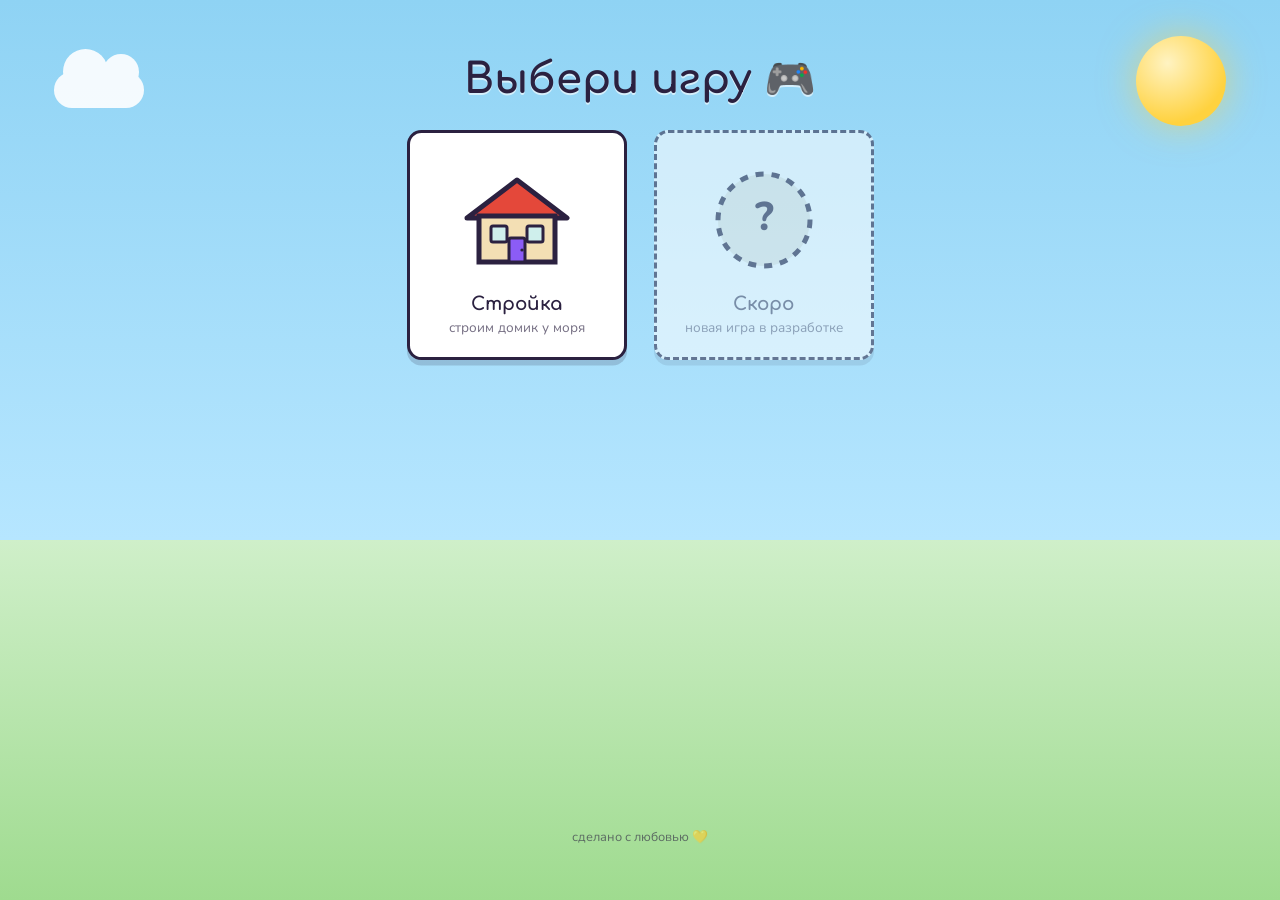
==== index.html @ 585cbbb4 "Init" ====
<!DOCTYPE html>
<html lang="ru">
<head>
<meta charset="UTF-8">
<meta name="viewport" content="width=device-width, initial-scale=1, maximum-scale=1">
<title>Игры</title>
<link href="https://fonts.googleapis.com/css2?family=Comfortaa:wght@500;700&family=Nunito:wght@600;800&display=swap" rel="stylesheet">
<style>
  :root{
    --sky-1:#8FD3F4;
    --sky-2:#B6E6FF;
    --card-bg:#FFFFFF;
    --ink:#2B2140;
    --sun:#FFD23F;
  }
  *{ box-sizing:border-box; }
  html,body{
    margin:0; padding:0; min-height:100%;
    font-family:'Nunito', sans-serif;
    color:var(--ink);
    background:linear-gradient(180deg, var(--sky-1), var(--sky-2) 60%, #CFEFC9 60%, #9FDB8F 100%);
    background-attachment:fixed;
  }
  .wrap{
    min-height:100vh;
    display:flex;
    flex-direction:column;
    align-items:center;
    padding:4vmin 4vmin 6vmin;
  }
  h1{
    font-family:'Comfortaa', sans-serif;
    font-weight:700;
    font-size:clamp(1.6rem, 5vmin, 2.6rem);
    margin:2vmin 0 1vmin;
    text-align:center;
    text-shadow:0 2px 0 rgba(255,255,255,0.6);
  }
  .sun{
    position:absolute;
    top:4vmin; right:6vmin;
    width:10vmin; height:10vmin;
    border-radius:50%;
    background:radial-gradient(circle at 35% 30%, #FFF3C2, var(--sun) 70%);
    box-shadow:0 0 4vmin rgba(255,210,63,0.55);
  }
  .cloud{
    position:absolute;
    background:#fff;
    border-radius:99px;
    opacity:0.9;
  }
  .cloud::before, .cloud::after{
    content:"";
    position:absolute;
    background:#fff;
    border-radius:50%;
  }
  .cloud1{ top:8vmin; left:6vmin; width:10vmin; height:4vmin; }
  .cloud1::before{ width:5vmin; height:5vmin; top:-2.6vmin; left:1vmin; }
  .cloud1::after{ width:4vmin; height:4vmin; top:-2vmin; left:5.4vmin; }
  .grid{
    position:relative;
    z-index:1;
    display:grid;
    grid-template-columns:repeat(auto-fit, minmax(180px, 220px));
    gap:3vmin;
    justify-content:center;
    max-width:1000px;
    width:100%;
    margin-top:2vmin;
  }
  .card{
    display:flex;
    flex-direction:column;
    align-items:center;
    background:var(--card-bg);
    border:0.4vmin solid var(--ink);
    border-radius:1.6vmin;
    padding:3vmin 2vmin 2.2vmin;
    text-decoration:none;
    color:var(--ink);
    box-shadow:0 0.6vmin 0 rgba(43,33,64,0.18);
    transition:transform .15s ease, box-shadow .15s ease;
  }
  .card:active{
    transform:translateY(0.4vmin);
    box-shadow:0 0.2vmin 0 rgba(43,33,64,0.18);
  }
  @media(hover:hover){
    .card:hover{
      transform:translateY(-0.4vmin);
      box-shadow:0 1vmin 0 rgba(43,33,64,0.18);
    }
  }
  .icon{ width:16vmin; max-width:120px; height:16vmin; max-height:120px; }
  .card-title{
    font-family:'Comfortaa', sans-serif;
    font-weight:700;
    font-size:1.15rem;
    margin-top:1.6vmin;
    text-align:center;
  }
  .card-sub{
    font-size:0.85rem;
    opacity:0.65;
    margin-top:0.4vmin;
    text-align:center;
  }
  .card.soon{
    opacity:0.55;
    border-style:dashed;
    cursor:default;
  }
  .card.soon .card-title{ opacity:0.8; }
  footer{
    margin-top:auto;
    padding-top:4vmin;
    font-size:0.8rem;
    opacity:0.6;
    text-align:center;
  }
</style>
</head>
<body>
  <div class="sun"></div>
  <div class="cloud cloud1"></div>
  <div class="wrap">
    <h1>Выбери игру 🎮</h1>
    <div class="grid">

      <a class="card" href="build_house_game.html">
        <svg class="icon" viewBox="0 0 120 120">
          <polygon points="10,58 60,20 110,58" fill="#E4483A" stroke="#2B2140" stroke-width="5" stroke-linejoin="round"/>
          <rect x="22" y="56" width="76" height="46" fill="#F3DFB4" stroke="#2B2140" stroke-width="5"/>
          <rect x="34" y="66" width="16" height="16" rx="2" fill="#CFEFEC" stroke="#2B2140" stroke-width="3"/>
          <rect x="70" y="66" width="16" height="16" rx="2" fill="#CFEFEC" stroke="#2B2140" stroke-width="3"/>
          <rect x="52" y="78" width="16" height="24" rx="2" fill="#8B5CF6" stroke="#2B2140" stroke-width="3"/>
          <circle cx="65" cy="90" r="1.6" fill="#2B2140"/>
        </svg>
        <div class="card-title">Стройка</div>
        <div class="card-sub">строим домик у моря</div>
      </a>

      <div class="card soon">
        <svg class="icon" viewBox="0 0 120 120">
          <circle cx="60" cy="60" r="46" fill="#EDEAE2" stroke="#2B2140" stroke-width="5" stroke-dasharray="8 8"/>
          <text x="60" y="70" font-size="40" text-anchor="middle" fill="#2B2140" font-family="Nunito, sans-serif" font-weight="800">?</text>
        </svg>
        <div class="card-title">Скоро</div>
        <div class="card-sub">новая игра в разработке</div>
      </div>

    </div>
    <footer>сделано с любовью 💛</footer>
  </div>
</body>
</html>
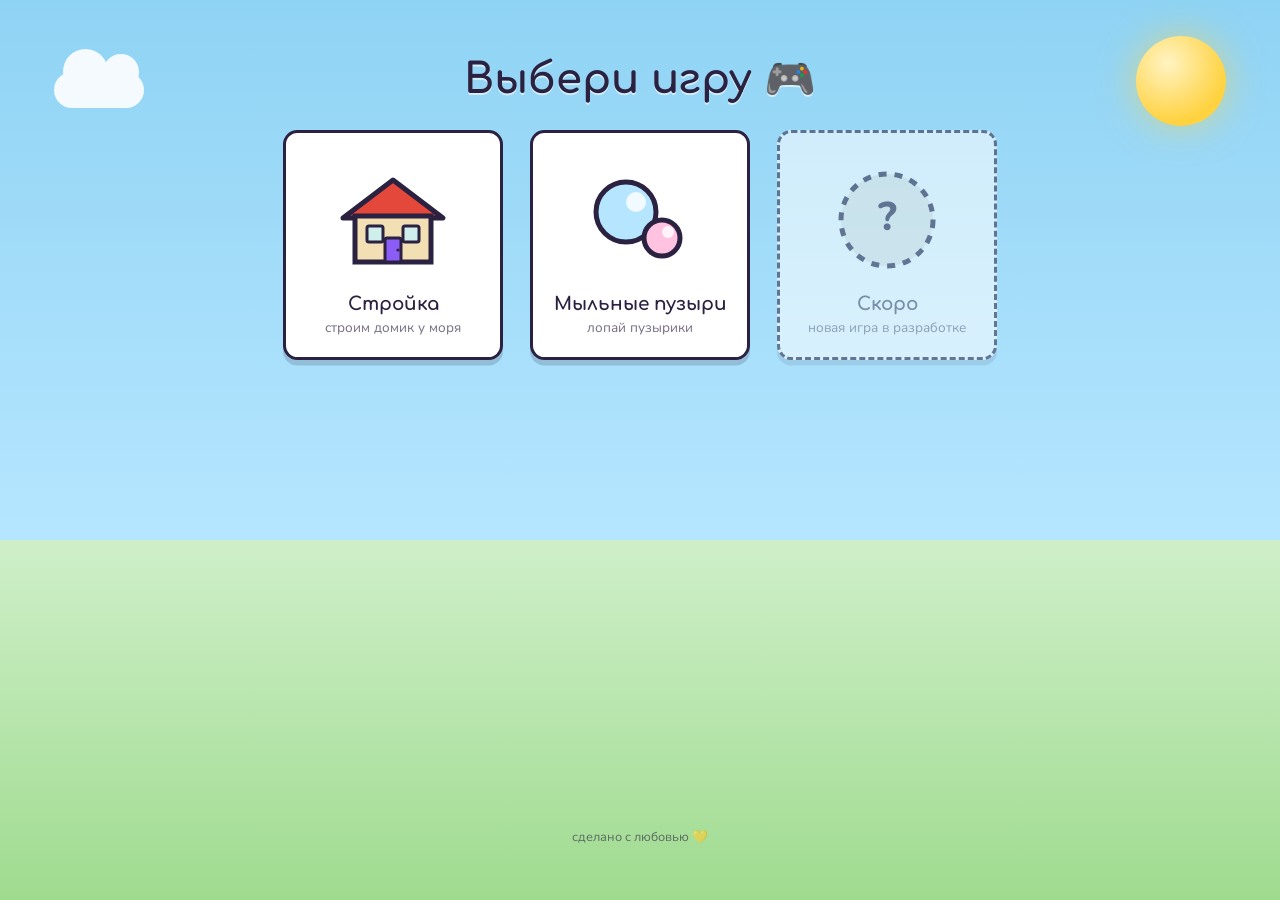
==== commit cb78d938: "soap_bubbles_game.html" ====
--- a/index.html
+++ b/index.html
@@ -142,6 +142,17 @@
         <div class="card-sub">строим домик у моря</div>
       </a>
 
+      <a class="card" href="soap_bubbles_game.html">
+        <svg class="icon" viewBox="0 0 120 120">
+          <circle cx="46" cy="52" r="30" fill="#B6E6FF" stroke="#2B2140" stroke-width="5"/>
+          <circle cx="56" cy="42" r="10" fill="#ffffff" opacity="0.8"/>
+          <circle cx="82" cy="78" r="18" fill="#FFC2E0" stroke="#2B2140" stroke-width="5"/>
+          <circle cx="88" cy="72" r="6" fill="#ffffff" opacity="0.8"/>
+        </svg>
+        <div class="card-title">Мыльные пузыри</div>
+        <div class="card-sub">лопай пузырики</div>
+      </a>
+
       <div class="card soon">
         <svg class="icon" viewBox="0 0 120 120">
           <circle cx="60" cy="60" r="46" fill="#EDEAE2" stroke="#2B2140" stroke-width="5" stroke-dasharray="8 8"/>
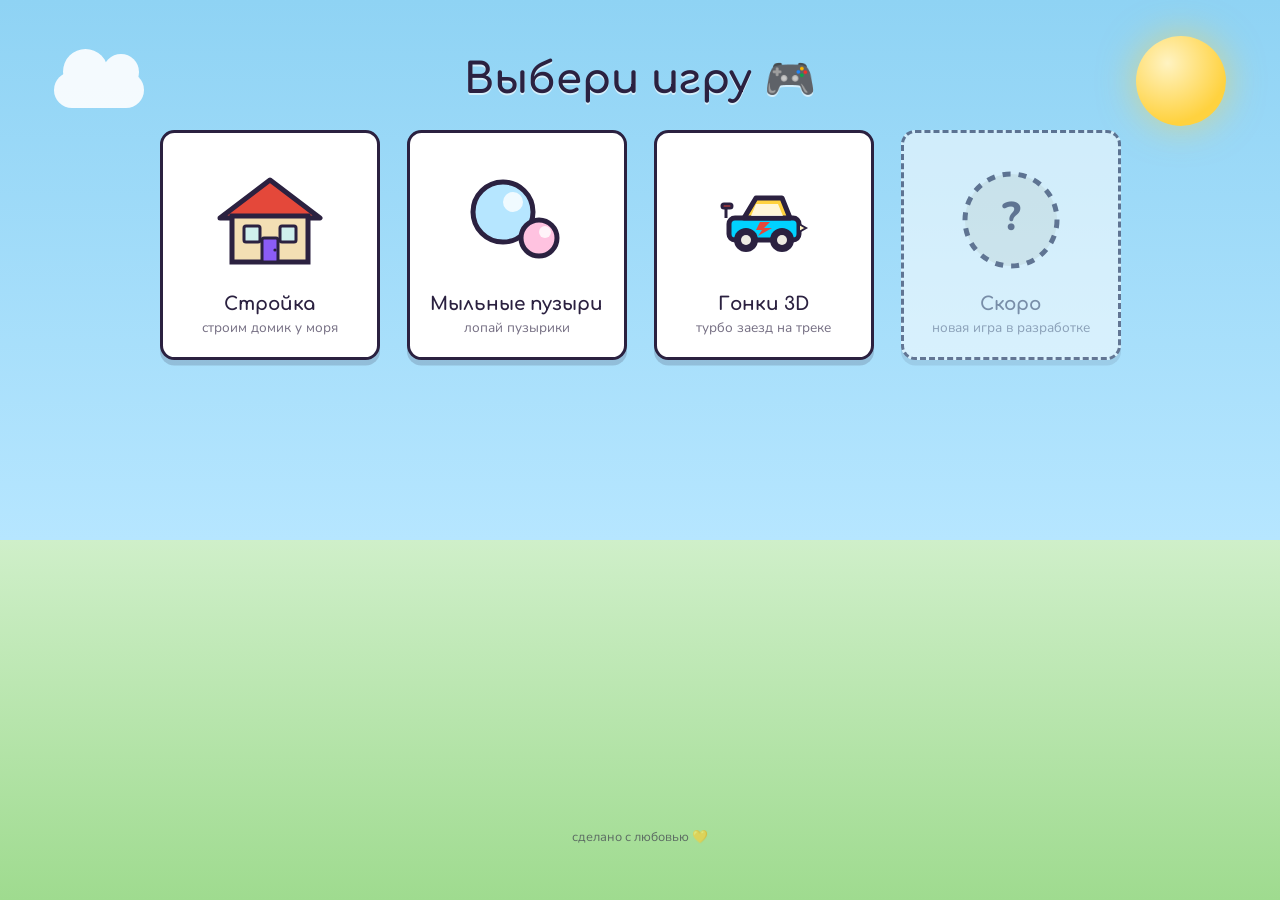
==== commit fe13f36d: "Add 3D racing game and shared three.js library" ====
--- a/index.html
+++ b/index.html
@@ -121,6 +121,10 @@
     text-align:center;
   }
 </style>
+<link rel="manifest" href="manifest.json">
+<meta name="theme-color" content="#8FD3F4">
+<link rel="icon" href="icon-192.png" type="image/png">
+<link rel="apple-touch-icon" href="icon-512.png">
 </head>
 <body>
   <div class="sun"></div>
@@ -153,6 +157,24 @@
         <div class="card-sub">лопай пузырики</div>
       </a>
 
+      <a class="card" href="racing/index.html">
+        <svg class="icon" viewBox="0 0 120 120">
+          <rect x="25" y="58" width="70" height="22" rx="6" fill="#00D2FF" stroke="#2B2140" stroke-width="5"/>
+          <path d="M 40 58 L 52 38 L 78 38 L 86 58 Z" fill="#FFD23F" stroke="#2B2140" stroke-width="5" stroke-linejoin="round"/>
+          <path d="M 52 44 L 74 44 L 79 56 L 47 56 Z" fill="#FFFFFF" opacity="0.8"/>
+          <rect x="18" y="44" width="10" height="4" rx="2" fill="#E4483A" stroke="#2B2140" stroke-width="3"/>
+          <line x1="22" y1="48" x2="22" y2="58" stroke="#2B2140" stroke-width="3"/>
+          <polygon points="95,64 102,68 95,72" fill="#FFF3C2" stroke="#2B2140" stroke-width="2"/>
+          <circle cx="42" cy="80" r="12" fill="#2B2140"/>
+          <circle cx="42" cy="80" r="5" fill="#EDEAE2"/>
+          <circle cx="78" cy="80" r="12" fill="#2B2140"/>
+          <circle cx="78" cy="80" r="5" fill="#EDEAE2"/>
+          <polygon points="56,62 66,62 60,68 68,68 54,76 58,70 52,70" fill="#E4483A"/>
+        </svg>
+        <div class="card-title">Гонки 3D</div>
+        <div class="card-sub">турбо заезд на треке</div>
+      </a>
+
       <div class="card soon">
         <svg class="icon" viewBox="0 0 120 120">
           <circle cx="60" cy="60" r="46" fill="#EDEAE2" stroke="#2B2140" stroke-width="5" stroke-dasharray="8 8"/>
@@ -165,5 +187,12 @@
     </div>
     <footer>сделано с любовью 💛</footer>
   </div>
+<script>
+if ("serviceWorker" in navigator) {
+  window.addEventListener("load", () => {
+    navigator.serviceWorker.register("sw.js").catch(() => {});
+  });
+}
+</script>
 </body>
 </html>
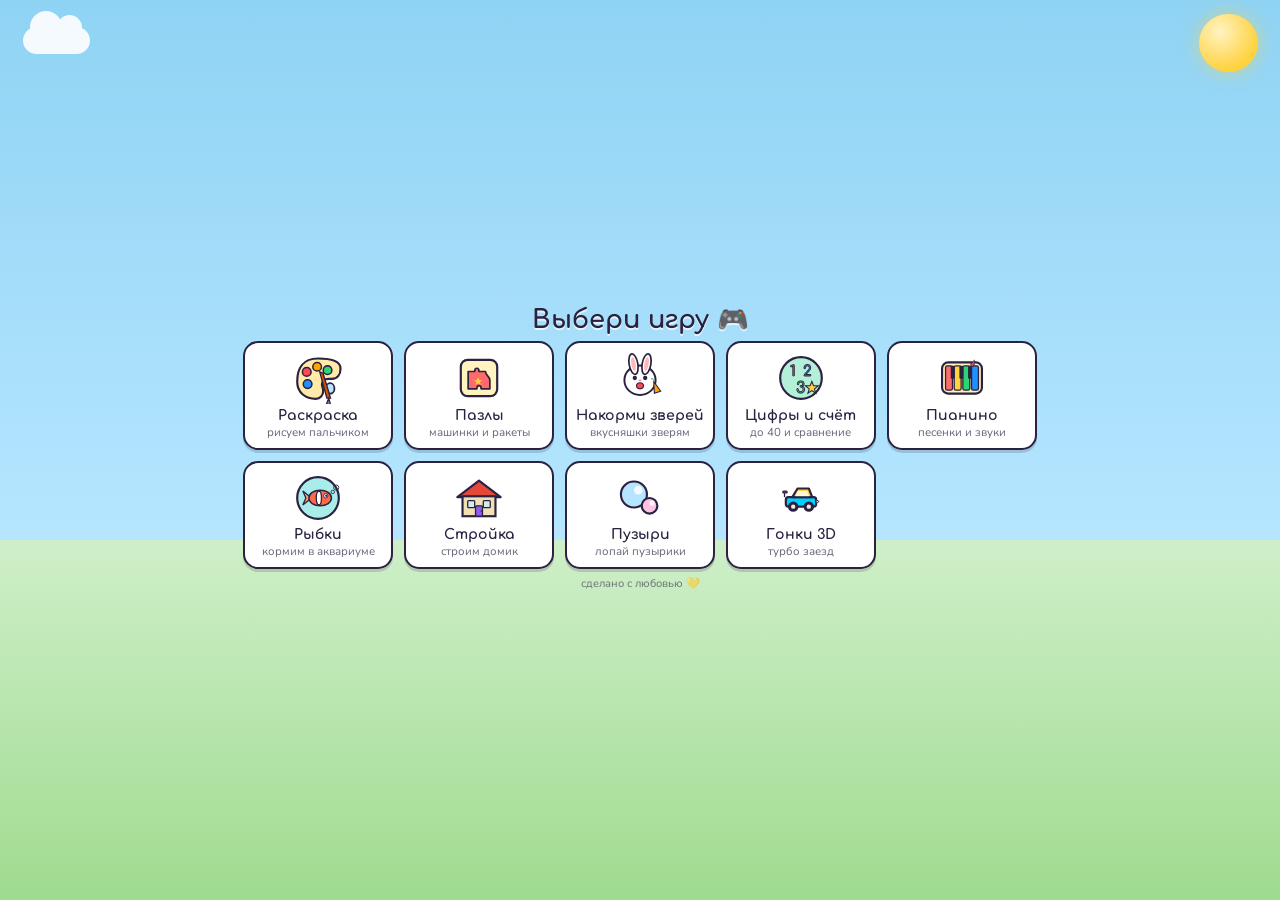
==== commit 3f932607: "new version" ====
--- a/index.html
+++ b/index.html
@@ -2,9 +2,9 @@
 <html lang="ru">
 <head>
 <meta charset="UTF-8">
-<meta name="viewport" content="width=device-width, initial-scale=1, maximum-scale=1">
+<meta name="viewport" content="width=device-width, initial-scale=1, maximum-scale=1, user-scalable=no, viewport-fit=cover">
 <title>Игры</title>
-<link href="https://fonts.googleapis.com/css2?family=Comfortaa:wght@500;700&family=Nunito:wght@600;800&display=swap" rel="stylesheet">
+<link href="https://fonts.googleapis.com/css2?family=Comfortaa:wght@700&family=Nunito:wght@600;800;900&display=swap" rel="stylesheet">
 <style>
   :root{
     --sky-1:#8FD3F4;
@@ -13,42 +13,48 @@
     --ink:#2B2140;
     --sun:#FFD23F;
   }
-  *{ box-sizing:border-box; }
+  *{ box-sizing:border-box; -webkit-tap-highlight-color:transparent; }
   html,body{
     margin:0; padding:0; min-height:100%;
     font-family:'Nunito', sans-serif;
     color:var(--ink);
     background:linear-gradient(180deg, var(--sky-1), var(--sky-2) 60%, #CFEFC9 60%, #9FDB8F 100%);
     background-attachment:fixed;
+    touch-action:manipulation;
   }
   .wrap{
     min-height:100vh;
+    min-height:100dvh;
     display:flex;
     flex-direction:column;
     align-items:center;
-    padding:4vmin 4vmin 6vmin;
+    justify-content:center;
+    padding:1vmin 2vmin 1.5vmin;
   }
   h1{
     font-family:'Comfortaa', sans-serif;
     font-weight:700;
-    font-size:clamp(1.6rem, 5vmin, 2.6rem);
-    margin:2vmin 0 1vmin;
-    text-align:center;
-    text-shadow:0 2px 0 rgba(255,255,255,0.6);
+    font-size:clamp(1rem, 3.4vmin, 1.6rem);
+    margin:0 0 0.8vmin;
+    text-align:center;
+    text-shadow:0 2px 0 rgba(255,255,255,0.7);
   }
   .sun{
     position:absolute;
-    top:4vmin; right:6vmin;
-    width:10vmin; height:10vmin;
+    top:1.5vmin; right:2.5vmin;
+    width:6.5vmin; height:6.5vmin;
+    min-width:30px; min-height:30px;
     border-radius:50%;
     background:radial-gradient(circle at 35% 30%, #FFF3C2, var(--sun) 70%);
-    box-shadow:0 0 4vmin rgba(255,210,63,0.55);
+    box-shadow:0 0 2vmin rgba(255,210,63,0.55);
+    pointer-events:none;
   }
   .cloud{
     position:absolute;
     background:#fff;
     border-radius:99px;
     opacity:0.9;
+    pointer-events:none;
   }
   .cloud::before, .cloud::after{
     content:"";
@@ -56,69 +62,118 @@
     background:#fff;
     border-radius:50%;
   }
-  .cloud1{ top:8vmin; left:6vmin; width:10vmin; height:4vmin; }
-  .cloud1::before{ width:5vmin; height:5vmin; top:-2.6vmin; left:1vmin; }
-  .cloud1::after{ width:4vmin; height:4vmin; top:-2vmin; left:5.4vmin; }
+  .cloud1{ top:3vmin; left:2.5vmin; width:7.5vmin; height:3vmin; }
+  .cloud1::before{ width:3.6vmin; height:3.6vmin; top:-1.8vmin; left:0.8vmin; }
+  .cloud1::after{ width:2.8vmin; height:2.8vmin; top:-1.3vmin; left:3.8vmin; }
+
+  /* Сетка 5 колонок х 2 ряда для Galaxy S10 (360px высоты) */
   .grid{
     position:relative;
     z-index:1;
     display:grid;
-    grid-template-columns:repeat(auto-fit, minmax(180px, 220px));
-    gap:3vmin;
+    grid-template-columns:repeat(5, minmax(90px, 150px));
+    gap:clamp(5px, 1.2vmin, 12px);
     justify-content:center;
-    max-width:1000px;
+    max-width:880px;
     width:100%;
-    margin-top:2vmin;
+  }
+  @media (max-width: 620px){
+    .grid{
+      grid-template-columns:repeat(3, minmax(90px, 140px));
+    }
   }
   .card{
     display:flex;
     flex-direction:column;
     align-items:center;
     background:var(--card-bg);
-    border:0.4vmin solid var(--ink);
-    border-radius:1.6vmin;
-    padding:3vmin 2vmin 2.2vmin;
+    border:2.5px solid var(--ink);
+    border-radius:15px;
+    padding:1vmin 0.8vmin 0.9vmin;
     text-decoration:none;
     color:var(--ink);
-    box-shadow:0 0.6vmin 0 rgba(43,33,64,0.18);
-    transition:transform .15s ease, box-shadow .15s ease;
+    box-shadow:0 3px 0 rgba(43,33,64,0.18);
+    transition:transform .12s ease, box-shadow .12s ease;
   }
   .card:active{
-    transform:translateY(0.4vmin);
-    box-shadow:0 0.2vmin 0 rgba(43,33,64,0.18);
+    transform:translateY(2px);
+    box-shadow:0 1px 0 rgba(43,33,64,0.18);
   }
   @media(hover:hover){
     .card:hover{
-      transform:translateY(-0.4vmin);
-      box-shadow:0 1vmin 0 rgba(43,33,64,0.18);
+      transform:translateY(-2.5px);
+      box-shadow:0 5px 0 rgba(43,33,64,0.18);
     }
   }
-  .icon{ width:16vmin; max-width:120px; height:16vmin; max-height:120px; }
+  .icon{
+    width:clamp(36px, 7.5vmin, 52px);
+    height:clamp(36px, 7.5vmin, 52px);
+    flex-shrink:0;
+  }
   .card-title{
     font-family:'Comfortaa', sans-serif;
     font-weight:700;
-    font-size:1.15rem;
-    margin-top:1.6vmin;
-    text-align:center;
+    font-size:clamp(0.72rem, 1.9vmin, 0.88rem);
+    margin-top:0.4vmin;
+    text-align:center;
+    white-space:nowrap;
   }
   .card-sub{
-    font-size:0.85rem;
-    opacity:0.65;
-    margin-top:0.4vmin;
-    text-align:center;
-  }
-  .card.soon{
-    opacity:0.55;
-    border-style:dashed;
-    cursor:default;
-  }
-  .card.soon .card-title{ opacity:0.8; }
+    font-size:clamp(0.6rem, 1.4vmin, 0.72rem);
+    opacity:0.7;
+    margin-top:0.1vmin;
+    text-align:center;
+    white-space:nowrap;
+  }
   footer{
-    margin-top:auto;
-    padding-top:4vmin;
-    font-size:0.8rem;
+    margin-top:0.8vmin;
+    font-size:0.7rem;
     opacity:0.6;
     text-align:center;
+  }
+
+  /* Экран поворота экрана */
+  .rotate-prompt{
+    display:none;
+    position:fixed;
+    inset:0;
+    z-index:99999;
+    background:rgba(43,33,64,0.94);
+    backdrop-filter:blur(6px);
+    -webkit-backdrop-filter:blur(6px);
+    align-items:center;
+    justify-content:center;
+    padding:20px;
+    color:#FFFFFF;
+    text-align:center;
+  }
+  @media screen and (orientation: portrait){
+    .rotate-prompt{ display:flex; }
+  }
+  .rotate-card{
+    background:#FFFFFF;
+    color:var(--ink);
+    border:4px solid var(--ink);
+    border-radius:22px;
+    padding:20px 24px;
+    max-width:300px;
+    display:flex;
+    flex-direction:column;
+    align-items:center;
+    box-shadow:0 8px 24px rgba(0,0,0,0.3);
+  }
+  .rotate-icon{
+    width:56px;
+    height:56px;
+    color:#FFD23F;
+    margin-bottom:10px;
+    animation:phone-rotate 2.2s ease-in-out infinite;
+  }
+  .rotate-icon svg{ width:100%; height:100%; }
+  @keyframes phone-rotate{
+    0%,20%{ transform:rotate(0deg); }
+    50%,70%{ transform:rotate(-90deg); }
+    90%,100%{ transform:rotate(0deg); }
   }
 </style>
 <link rel="manifest" href="manifest.json">
@@ -127,12 +182,135 @@
 <link rel="apple-touch-icon" href="icon-512.png">
 </head>
 <body>
+  <div class="rotate-prompt">
+    <div class="rotate-card">
+      <div class="rotate-icon">
+        <svg viewBox="0 0 64 64" fill="none" stroke="currentColor" stroke-width="4" stroke-linecap="round" stroke-linejoin="round">
+          <rect x="18" y="10" width="28" height="44" rx="4"/>
+          <line x1="28" y1="46" x2="36" y2="46"/>
+          <path d="M48 20 A 24 24 0 0 1 48 44" stroke-dasharray="4 4" stroke-width="2.5"/>
+          <polyline points="48 48 48 42 42 45"/>
+        </svg>
+      </div>
+      <div style="font-family:'Comfortaa', cursive; font-weight:700; font-size:1.2rem; margin-bottom:6px;">Поверни экран 🔄</div>
+      <div style="font-size:0.88rem; opacity:0.85;">Игры работают в горизонтальном (альбомном) режиме</div>
+    </div>
+  </div>
+
   <div class="sun"></div>
   <div class="cloud cloud1"></div>
   <div class="wrap">
     <h1>Выбери игру 🎮</h1>
     <div class="grid">
 
+      <!-- 1. Раскраска -->
+      <a class="card" href="coloring_game.html">
+        <svg class="icon" viewBox="0 0 120 120">
+          <path d="M 60 15 C 25 15 12 38 12 68 C 12 95 32 108 55 108 C 65 108 72 100 72 90 C 72 84 69 80 69 74 C 69 66 76 62 84 62 L 92 62 C 105 62 112 52 112 38 C 112 22 92 15 60 15 Z" fill="#FFEAA7" stroke="#2B2140" stroke-width="5" stroke-linejoin="round"/>
+          <circle cx="34" cy="46" r="10" fill="#FF4757" stroke="#2B2140" stroke-width="3.5"/>
+          <circle cx="58" cy="34" r="10" fill="#FFA502" stroke="#2B2140" stroke-width="3.5"/>
+          <circle cx="82" cy="42" r="10" fill="#2ED573" stroke="#2B2140" stroke-width="3.5"/>
+          <circle cx="36" cy="74" r="10" fill="#1E90FF" stroke="#2B2140" stroke-width="3.5"/>
+          <ellipse cx="88" cy="84" rx="10" ry="12" fill="#B6E6FF" stroke="#2B2140" stroke-width="4"/>
+          <g transform="translate(64, 46) rotate(35)">
+            <path d="M 0 0 L 8 -2 L 55 35 L 48 40 Z" fill="#D35400" stroke="#2B2140" stroke-width="3"/>
+            <path d="M 52 38 L 62 46 C 65 49 68 53 66 56 C 64 58 59 58 56 55 Z" fill="#8B5CF6" stroke="#2B2140" stroke-width="3"/>
+          </g>
+        </svg>
+        <div class="card-title">Раскраска</div>
+        <div class="card-sub">рисуем пальчиком</div>
+      </a>
+
+      <!-- 2. Пазлы -->
+      <a class="card" href="puzzle_game.html">
+        <svg class="icon" viewBox="0 0 120 120">
+          <rect x="18" y="18" width="84" height="84" rx="16" fill="#FFF3BE" stroke="#2B2140" stroke-width="5"/>
+          <!-- Деталька пазла внутри -->
+          <path d="M 35 45 L 50 45 C 50 35 60 35 60 45 L 75 45 C 75 55 85 55 85 65 L 85 85 L 65 85 C 65 75 55 75 55 85 L 35 85 Z" fill="#FF6B6B" stroke="#2B2140" stroke-width="4" stroke-linejoin="round"/>
+          <polygon points="58,58 61,65 68,65 62,69 64,76 58,72 52,76 54,69 48,65 55,65" fill="#FFD23F"/>
+        </svg>
+        <div class="card-title">Пазлы</div>
+        <div class="card-sub">машинки и ракеты</div>
+      </a>
+
+      <!-- 3. Накорми зверей -->
+      <a class="card" href="feed_animals_game.html">
+        <svg class="icon" viewBox="0 0 120 120">
+          <!-- Мордочка зайки -->
+          <ellipse cx="60" cy="65" rx="36" ry="34" fill="#FFFFFF" stroke="#2B2140" stroke-width="4.5"/>
+          <!-- Ушки -->
+          <ellipse cx="45" cy="28" rx="10" ry="24" fill="#FFFFFF" stroke="#2B2140" stroke-width="4" transform="rotate(-10 45 28)"/>
+          <ellipse cx="45" cy="28" rx="5" ry="16" fill="#FFB8B8" transform="rotate(-10 45 28)"/>
+          <ellipse cx="75" cy="28" rx="10" ry="24" fill="#FFFFFF" stroke="#2B2140" stroke-width="4" transform="rotate(10 75 28)"/>
+          <ellipse cx="75" cy="28" rx="5" ry="16" fill="#FFB8B8" transform="rotate(10 75 28)"/>
+          <!-- Глазки -->
+          <circle cx="48" cy="60" r="5" fill="#2B2140"/>
+          <circle cx="72" cy="60" r="5" fill="#2B2140"/>
+          <!-- Носик и ротик -->
+          <polygon points="60,68 56,64 64,64" fill="#FF6584"/>
+          <ellipse cx="60" cy="78" rx="8" ry="7" fill="#FF4757" stroke="#2B2140" stroke-width="2.5"/>
+          <!-- Морковка рядом -->
+          <g transform="translate(76, 70) rotate(-25)">
+            <polygon points="15,5 5,30 20,32" fill="#FFA502" stroke="#2B2140" stroke-width="2.5"/>
+            <path d="M 15 5 Q 18 -2 12 -4" fill="none" stroke="#2ED573" stroke-width="2.5"/>
+          </g>
+        </svg>
+        <div class="card-title">Накорми зверей</div>
+        <div class="card-sub">вкусняшки зверям</div>
+      </a>
+
+      <!-- 4. Цифры и счёт -->
+      <a class="card" href="numbers_game.html">
+        <svg class="icon" viewBox="0 0 120 120">
+          <circle cx="60" cy="60" r="48" fill="#B4F0D8" stroke="#2B2140" stroke-width="5"/>
+          <text x="35" y="55" font-family="'Comfortaa', cursive" font-weight="900" font-size="34" fill="#FF4757" stroke="#2B2140" stroke-width="2">1</text>
+          <text x="65" y="55" font-family="'Comfortaa', cursive" font-weight="900" font-size="34" fill="#1E90FF" stroke="#2B2140" stroke-width="2">2</text>
+          <text x="48" y="94" font-family="'Comfortaa', cursive" font-weight="900" font-size="36" fill="#2ED573" stroke="#2B2140" stroke-width="2">3</text>
+          <polygon points="85,68 89,78 100,78 91,85 94,95 85,89 76,95 79,85 70,78 81,78" fill="#FFD23F" stroke="#2B2140" stroke-width="2.5"/>
+        </svg>
+        <div class="card-title">Цифры и счёт</div>
+        <div class="card-sub">до 40 и сравнение</div>
+      </a>
+
+      <!-- 5. Пианино -->
+      <a class="card" href="piano_game.html">
+        <svg class="icon" viewBox="0 0 120 120">
+          <rect x="14" y="24" width="92" height="72" rx="14" fill="#FFF3BE" stroke="#2B2140" stroke-width="5"/>
+          <!-- Радужные клавиши -->
+          <rect x="22" y="32" width="16" height="56" rx="4" fill="#FF6B6B" stroke="#2B2140" stroke-width="3"/>
+          <rect x="42" y="32" width="16" height="56" rx="4" fill="#FFD23F" stroke="#2B2140" stroke-width="3"/>
+          <rect x="62" y="32" width="16" height="56" rx="4" fill="#2ED573" stroke="#2B2140" stroke-width="3"/>
+          <rect x="82" y="32" width="16" height="56" rx="4" fill="#1E90FF" stroke="#2B2140" stroke-width="3"/>
+          <!-- Чёрные полутона -->
+          <rect x="34" y="32" width="9" height="30" rx="3" fill="#2B2140"/>
+          <rect x="54" y="32" width="9" height="30" rx="3" fill="#2B2140"/>
+          <rect x="74" y="32" width="9" height="30" rx="3" fill="#2B2140"/>
+          <!-- Нотка -->
+          <path d="M 88 18 L 88 28 A 4 4 0 1 1 84 25" fill="#FF4757" stroke="#2B2140" stroke-width="2"/>
+        </svg>
+        <div class="card-title">Пианино</div>
+        <div class="card-sub">песенки и звуки</div>
+      </a>
+
+      <!-- 5. Рыбки -->
+      <a class="card" href="fishes_game.html">
+        <svg class="icon" viewBox="0 0 120 120">
+          <circle cx="60" cy="60" r="48" fill="#A8EDEA" stroke="#2B2140" stroke-width="5"/>
+          <g transform="translate(60, 60)">
+            <path d="M -15 0 L -35 -16 L -28 0 L -35 16 Z" fill="#FFA07A" stroke="#2B2140" stroke-width="3"/>
+            <ellipse cx="5" cy="0" rx="26" ry="18" fill="#FF6B4A" stroke="#2B2140" stroke-width="3.5"/>
+            <ellipse cx="2" cy="0" rx="6" ry="16" fill="#FFFFFF" stroke="#2B2140" stroke-width="3"/>
+            <circle cx="18" cy="-5" r="5" fill="#FFFFFF" stroke="#2B2140" stroke-width="2"/>
+            <circle cx="19" cy="-5" r="2.5" fill="#2B2140"/>
+            <circle cx="34" cy="-14" r="4" fill="none" stroke="#2B2140" stroke-width="2"/>
+            <circle cx="42" cy="-24" r="6" fill="none" stroke="#2B2140" stroke-width="2"/>
+          </g>
+        </svg>
+        <div class="card-title">Рыбки</div>
+        <div class="card-sub">кормим в аквариуме</div>
+      </a>
+
+      <!-- 6. Стройка -->
       <a class="card" href="build_house_game.html">
         <svg class="icon" viewBox="0 0 120 120">
           <polygon points="10,58 60,20 110,58" fill="#E4483A" stroke="#2B2140" stroke-width="5" stroke-linejoin="round"/>
@@ -143,9 +321,10 @@
           <circle cx="65" cy="90" r="1.6" fill="#2B2140"/>
         </svg>
         <div class="card-title">Стройка</div>
-        <div class="card-sub">строим домик у моря</div>
-      </a>
-
+        <div class="card-sub">строим домик</div>
+      </a>
+
+      <!-- 7. Пузыри -->
       <a class="card" href="soap_bubbles_game.html">
         <svg class="icon" viewBox="0 0 120 120">
           <circle cx="46" cy="52" r="30" fill="#B6E6FF" stroke="#2B2140" stroke-width="5"/>
@@ -153,10 +332,11 @@
           <circle cx="82" cy="78" r="18" fill="#FFC2E0" stroke="#2B2140" stroke-width="5"/>
           <circle cx="88" cy="72" r="6" fill="#ffffff" opacity="0.8"/>
         </svg>
-        <div class="card-title">Мыльные пузыри</div>
+        <div class="card-title">Пузыри</div>
         <div class="card-sub">лопай пузырики</div>
       </a>
 
+      <!-- 8. Гонки 3D -->
       <a class="card" href="racing/index.html">
         <svg class="icon" viewBox="0 0 120 120">
           <rect x="25" y="58" width="70" height="22" rx="6" fill="#00D2FF" stroke="#2B2140" stroke-width="5"/>
@@ -169,30 +349,27 @@
           <circle cx="42" cy="80" r="5" fill="#EDEAE2"/>
           <circle cx="78" cy="80" r="12" fill="#2B2140"/>
           <circle cx="78" cy="80" r="5" fill="#EDEAE2"/>
-          <polygon points="56,62 66,62 60,68 68,68 54,76 58,70 52,70" fill="#E4483A"/>
         </svg>
         <div class="card-title">Гонки 3D</div>
-        <div class="card-sub">турбо заезд на треке</div>
-      </a>
-
-      <div class="card soon">
-        <svg class="icon" viewBox="0 0 120 120">
-          <circle cx="60" cy="60" r="46" fill="#EDEAE2" stroke="#2B2140" stroke-width="5" stroke-dasharray="8 8"/>
-          <text x="60" y="70" font-size="40" text-anchor="middle" fill="#2B2140" font-family="Nunito, sans-serif" font-weight="800">?</text>
-        </svg>
-        <div class="card-title">Скоро</div>
-        <div class="card-sub">новая игра в разработке</div>
-      </div>
+        <div class="card-sub">турбо заезд</div>
+      </a>
 
     </div>
     <footer>сделано с любовью 💛</footer>
   </div>
 <script>
-if ("serviceWorker" in navigator) {
-  window.addEventListener("load", () => {
+function lockLandscape() {
+  if (screen.orientation && screen.orientation.lock) {
+    screen.orientation.lock('landscape').catch(() => {});
+  }
+}
+window.addEventListener('load', () => {
+  lockLandscape();
+  if ("serviceWorker" in navigator) {
     navigator.serviceWorker.register("sw.js").catch(() => {});
-  });
-}
+  }
+});
+window.addEventListener('pointerdown', lockLandscape, { once: true });
 </script>
 </body>
 </html>
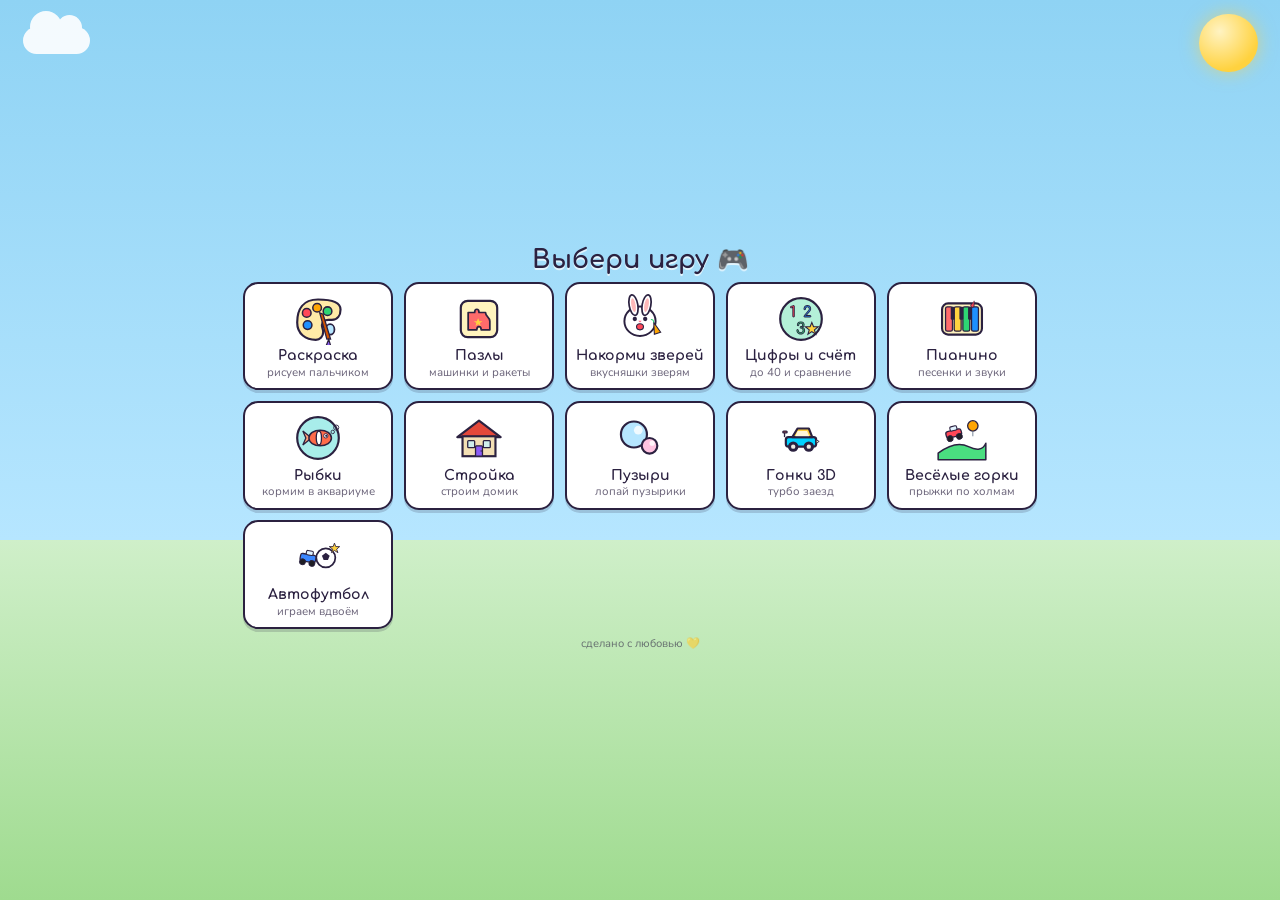
==== commit 3ec197b1: "new version" ====
--- a/index.html
+++ b/index.html
@@ -15,7 +15,9 @@
   }
   *{ box-sizing:border-box; -webkit-tap-highlight-color:transparent; }
   html,body{
-    margin:0; padding:0; min-height:100%;
+    margin:0; padding:0;
+    width:100%; height:100%;
+    min-height:100%;
     font-family:'Nunito', sans-serif;
     color:var(--ink);
     background:linear-gradient(180deg, var(--sky-1), var(--sky-2) 60%, #CFEFC9 60%, #9FDB8F 100%);
@@ -23,13 +25,16 @@
     touch-action:manipulation;
   }
   .wrap{
-    min-height:100vh;
-    min-height:100dvh;
+    min-height:100%;
     display:flex;
     flex-direction:column;
     align-items:center;
     justify-content:center;
-    padding:1vmin 2vmin 1.5vmin;
+    box-sizing:border-box;
+    padding-top:max(env(safe-area-inset-top, 0px), 1vmin);
+    padding-bottom:max(env(safe-area-inset-bottom, 0px), 1.5vmin);
+    padding-left:max(env(safe-area-inset-left, 0px), 2vmin);
+    padding-right:max(env(safe-area-inset-right, 0px), 2vmin);
   }
   h1{
     font-family:'Comfortaa', sans-serif;
@@ -354,6 +359,45 @@
         <div class="card-sub">турбо заезд</div>
       </a>
 
+      <!-- 9. Весёлые горки -->
+      <a class="card" href="car_adventure_game.html">
+        <svg class="icon" viewBox="0 0 120 120">
+          <path d="M 5 95 Q 45 65 75 80 T 115 72 L 115 110 L 5 110 Z" fill="#4ADE80" stroke="#2B2140" stroke-width="3.5" stroke-linejoin="round"/>
+          <!-- Воздушный шарик -->
+          <circle cx="85" cy="32" r="12" fill="#FFA502" stroke="#2B2140" stroke-width="3"/>
+          <line x1="85" y1="44" x2="85" y2="56" stroke="#64748B" stroke-width="2"/>
+          <!-- Машинка на холмике -->
+          <g transform="translate(42, 54) rotate(-14)">
+            <rect x="-18" y="-12" width="36" height="15" rx="5" fill="#FF4757" stroke="#2B2140" stroke-width="3"/>
+            <rect x="-6" y="-21" width="16" height="10" rx="3" fill="#E0F2FE" stroke="#2B2140" stroke-width="2.5"/>
+            <circle cx="-11" cy="5" r="7" fill="#1E1E24" stroke="#2B2140" stroke-width="2"/>
+            <circle cx="11" cy="5" r="7" fill="#1E1E24" stroke="#2B2140" stroke-width="2"/>
+          </g>
+        </svg>
+        <div class="card-title">Весёлые горки</div>
+        <div class="card-sub">прыжки по холмам</div>
+      </a>
+
+      <!-- 10. Футбол на авто -->
+      <a class="card" href="car_soccer_game.html">
+        <svg class="icon" viewBox="0 0 120 120">
+          <!-- Мяч -->
+          <circle cx="78" cy="62" r="22" fill="#FFFFFF" stroke="#2B2140" stroke-width="4"/>
+          <polygon points="78,50 87,57 83,67 73,67 69,57" fill="#2B2140"/>
+          <!-- Синяя машинка толкает мяч -->
+          <g transform="translate(36, 68) rotate(10)">
+            <rect x="-18" y="-14" width="36" height="17" rx="5" fill="#3A86FF" stroke="#2B2140" stroke-width="3"/>
+            <rect x="-6" y="-23" width="16" height="10" rx="3" fill="#E0F2FE" stroke="#2B2140" stroke-width="2.5"/>
+            <circle cx="-11" cy="5" r="7" fill="#1E1E24" stroke="#2B2140" stroke-width="2"/>
+            <circle cx="11" cy="5" r="7" fill="#1E1E24" stroke="#2B2140" stroke-width="2"/>
+          </g>
+          <!-- Звездочка -->
+          <polygon points="98,28 101,36 110,36 103,42 106,50 98,45 91,50 94,42 86,36 95,36" fill="#FFD23F" stroke="#2B2140" stroke-width="2"/>
+        </svg>
+        <div class="card-title">Автофутбол</div>
+        <div class="card-sub">играем вдвоём</div>
+      </a>
+
     </div>
     <footer>сделано с любовью 💛</footer>
   </div>
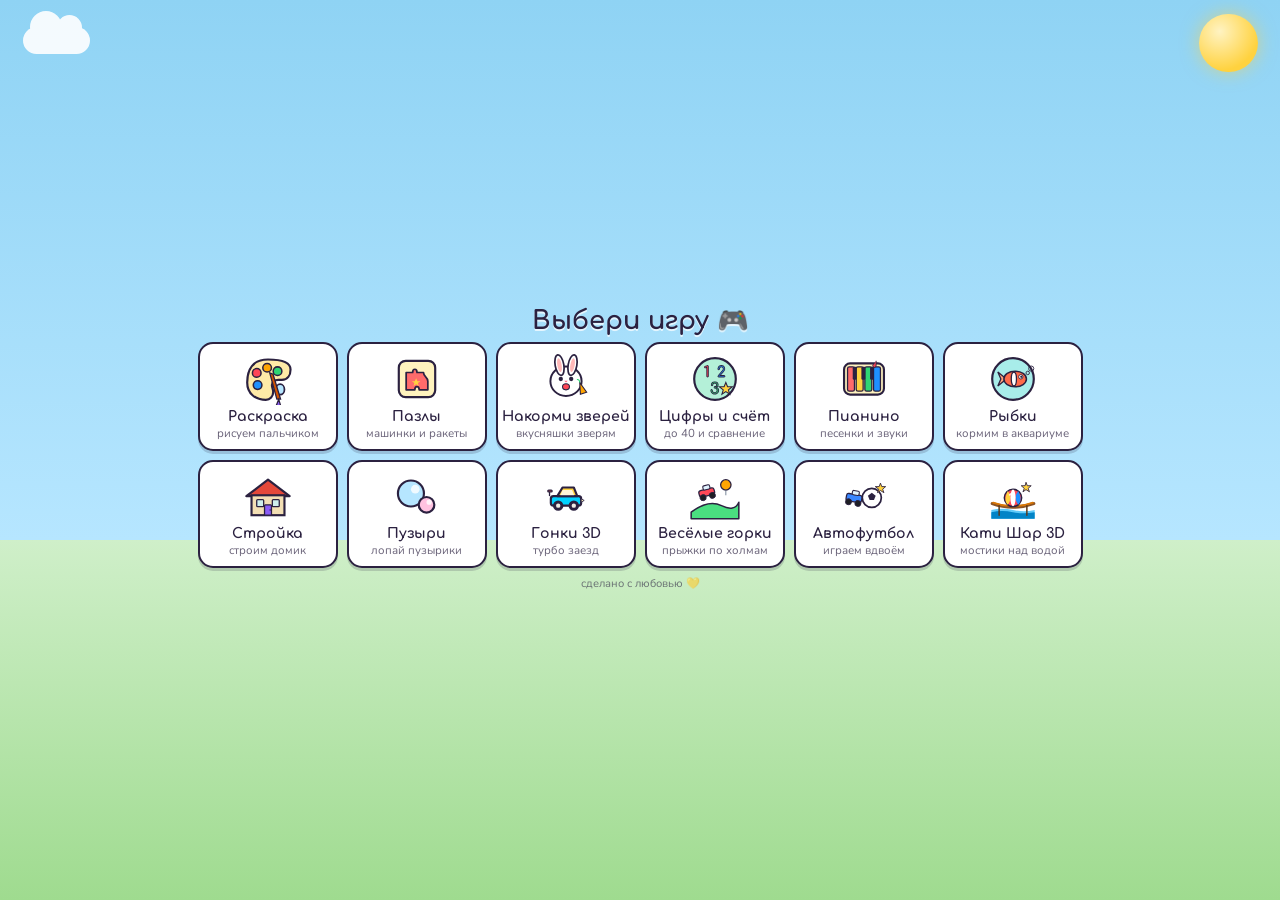
==== commit e4a787f9: "Add ball balance game with GLB models, golden hole finish, optimized assets" ====
--- a/index.html
+++ b/index.html
@@ -71,20 +71,25 @@
   .cloud1::before{ width:3.6vmin; height:3.6vmin; top:-1.8vmin; left:0.8vmin; }
   .cloud1::after{ width:2.8vmin; height:2.8vmin; top:-1.3vmin; left:3.8vmin; }
 
-  /* Сетка 5 колонок х 2 ряда для Galaxy S10 (360px высоты) */
+  /* Сетка 6 колонок для 11-12 игр на Galaxy S10 (360px высоты) */
   .grid{
     position:relative;
     z-index:1;
     display:grid;
-    grid-template-columns:repeat(5, minmax(90px, 150px));
-    gap:clamp(5px, 1.2vmin, 12px);
+    grid-template-columns:repeat(6, minmax(80px, 140px));
+    gap:clamp(4px, 1vmin, 10px);
     justify-content:center;
-    max-width:880px;
+    max-width:940px;
     width:100%;
   }
-  @media (max-width: 620px){
+  @media (max-width: 680px){
     .grid{
-      grid-template-columns:repeat(3, minmax(90px, 140px));
+      grid-template-columns:repeat(4, minmax(80px, 130px));
+    }
+  }
+  @media (max-width: 480px){
+    .grid{
+      grid-template-columns:repeat(3, minmax(80px, 120px));
     }
   }
   .card{
@@ -398,6 +403,38 @@
         <div class="card-sub">играем вдвоём</div>
       </a>
 
+      <!-- 11. Кати Шар 3D -->
+      <a class="card" href="ball_balance_game.html">
+        <svg class="icon" viewBox="0 0 120 120">
+          <!-- Вода снизу -->
+          <path d="M 10 90 Q 35 84 60 90 T 110 90 L 110 110 L 10 110 Z" fill="#38BDF8" opacity="0.8"/>
+          <path d="M 10 95 Q 35 90 60 95 T 110 95 L 110 110 L 10 110 Z" fill="#0284C7"/>
+          <!-- Подвесной мостик -->
+          <path d="M 12 75 Q 60 92 108 75" fill="none" stroke="#8B5324" stroke-width="7" stroke-linecap="round"/>
+          <path d="M 14 73 Q 60 90 106 73" fill="none" stroke="#D97706" stroke-width="4" stroke-linecap="round"/>
+          <!-- Опоры / сваи в воду -->
+          <line x1="28" y1="80" x2="28" y2="102" stroke="#5C3B1E" stroke-width="3.5" stroke-linecap="round"/>
+          <line x1="92" y1="80" x2="92" y2="102" stroke="#5C3B1E" stroke-width="3.5" stroke-linecap="round"/>
+          <!-- 3D Шарик на мостике -->
+          <g transform="translate(60, 62)">
+            <!-- Тень под шариком -->
+            <ellipse cx="0" cy="18" rx="14" ry="4" fill="rgba(43,33,64,0.3)"/>
+            <!-- Тело шарика -->
+            <circle cx="0" cy="0" r="20" fill="#FF4757" stroke="#2B2140" stroke-width="3.5"/>
+            <!-- Полоски шарика -->
+            <path d="M -12 -16 C -4 -5 -4 5 -12 16 C -18 10 -20 0 -12 -16 Z" fill="#FFD23F"/>
+            <path d="M 12 -16 C 4 -5 4 5 12 16 C 18 10 20 0 12 -16 Z" fill="#1E90FF"/>
+            <ellipse cx="0" cy="0" rx="6" ry="19.5" fill="#FFFFFF"/>
+            <!-- Блик света -->
+            <ellipse cx="-6" cy="-8" rx="4" ry="2.5" fill="#FFFFFF" opacity="0.85" transform="rotate(-30 -6 -8)"/>
+          </g>
+          <!-- Звёздочка над мостиком -->
+          <polygon points="90,26 93,34 102,34 95,40 98,48 90,43 83,48 86,40 79,34 88,34" fill="#FFD23F" stroke="#2B2140" stroke-width="2"/>
+        </svg>
+        <div class="card-title">Кати Шар 3D</div>
+        <div class="card-sub">мостики над водой</div>
+      </a>
+
     </div>
     <footer>сделано с любовью 💛</footer>
   </div>
